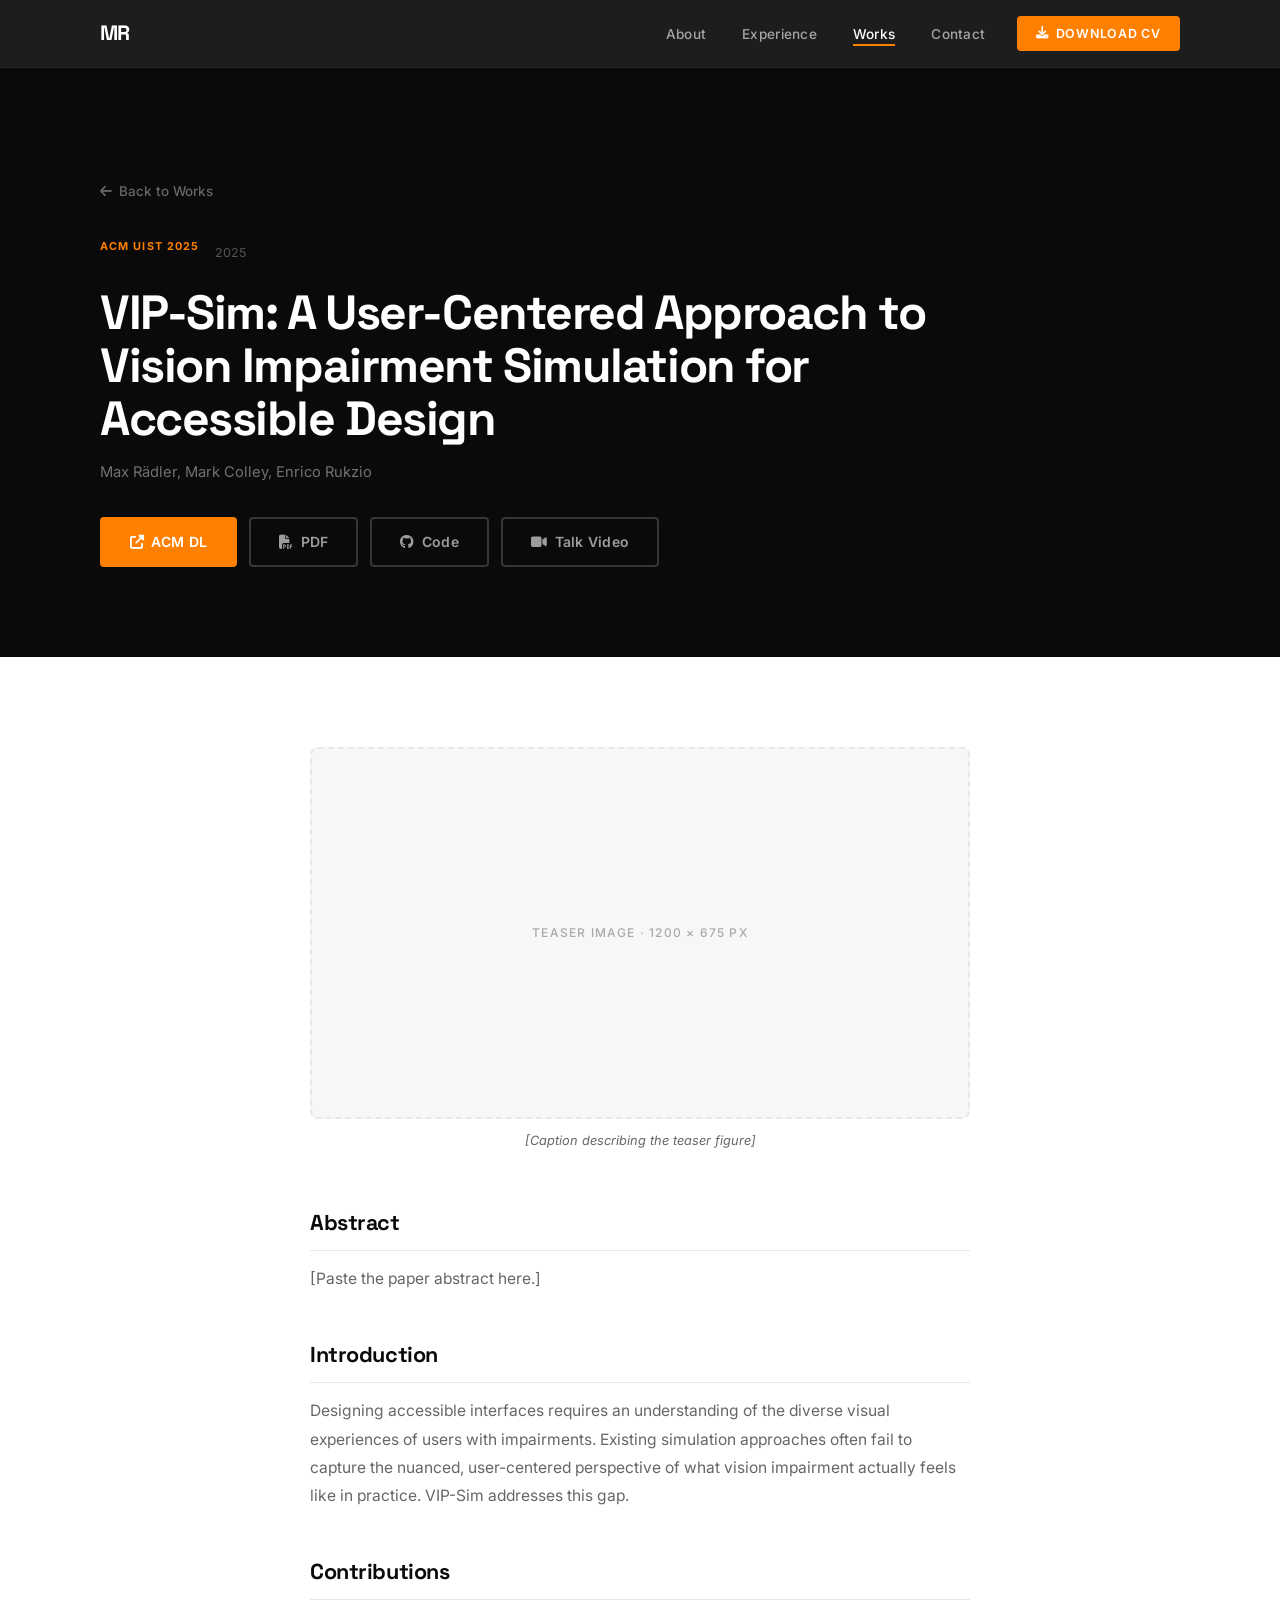
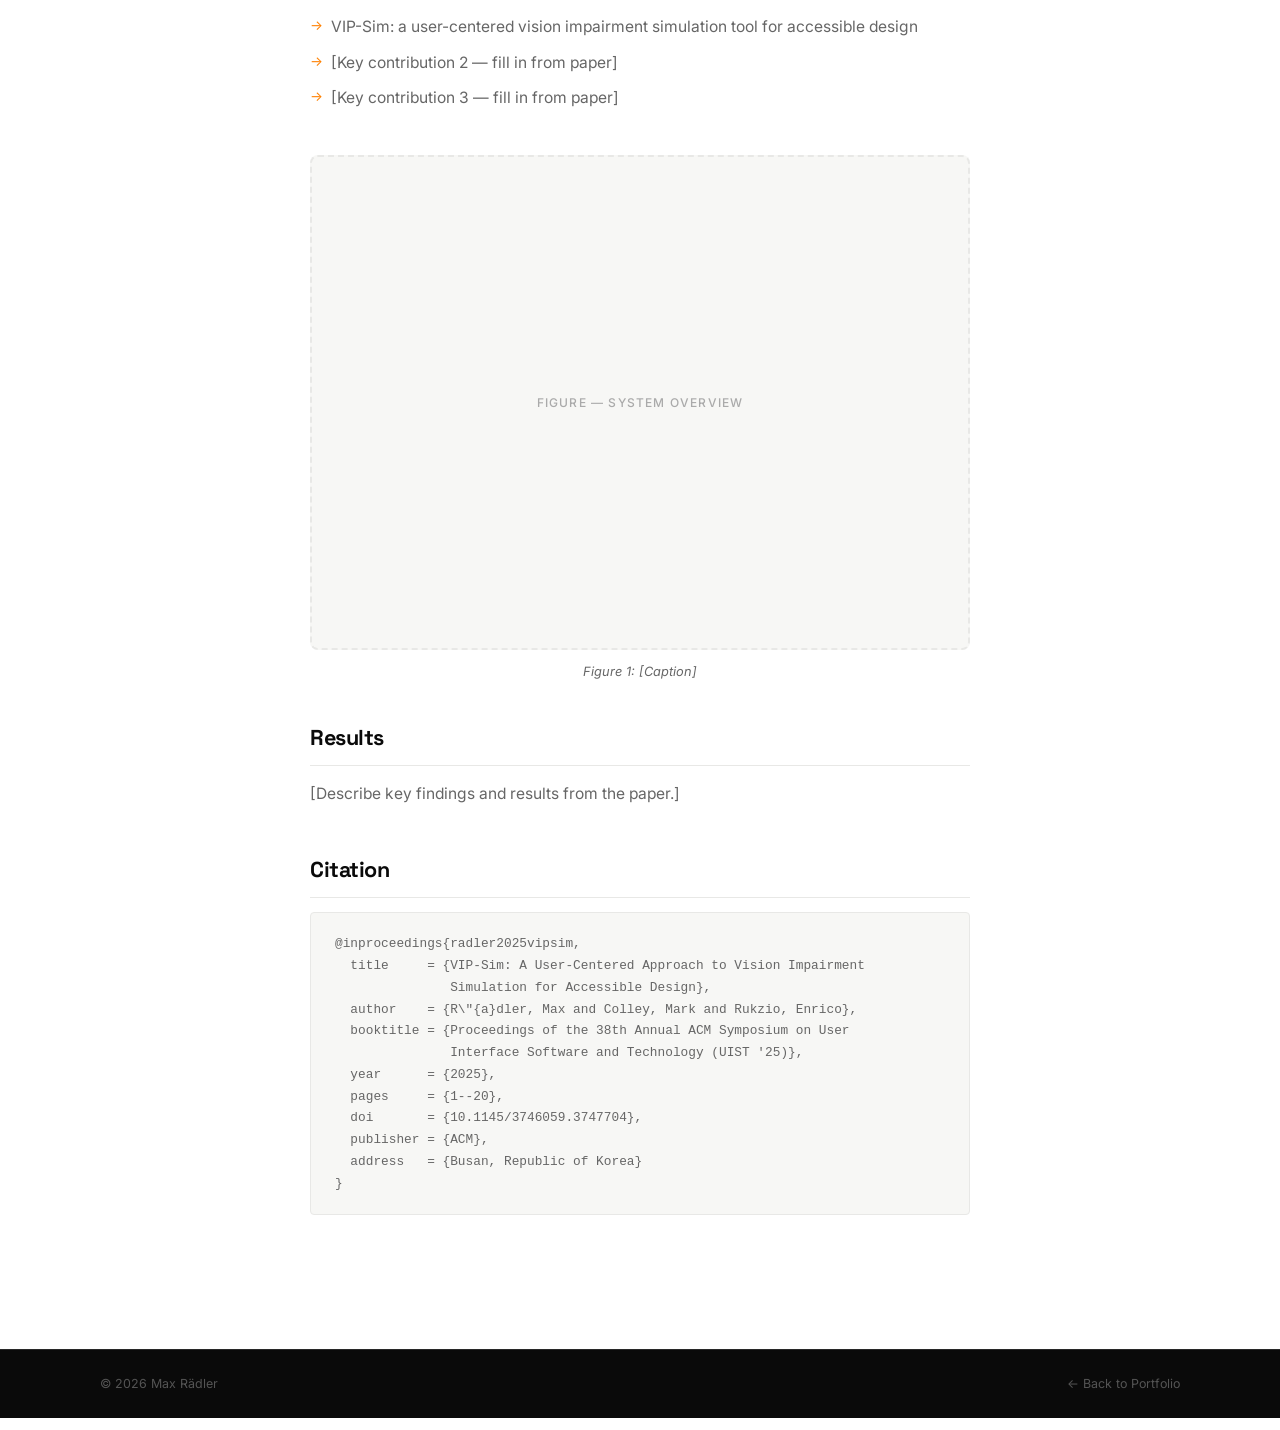
==== works/vip-sim.html @ 5392c41a "Added content" ====
<!DOCTYPE html>
<html lang="en">
<head>
  <meta charset="UTF-8" />
  <meta name="viewport" content="width=device-width, initial-scale=1.0" />
  <meta name="description" content="VIP-Sim: A User-Centered Approach to Vision Impairment Simulation for Accessible Design — Max Rädler, ACM UIST 2025" />
  <title>VIP-Sim — Max Rädler</title>

  <link rel="preconnect" href="https://fonts.googleapis.com" />
  <link rel="preconnect" href="https://fonts.gstatic.com" crossorigin />
  <link href="https://fonts.googleapis.com/css2?family=Inter:wght@300;400;500;600&family=Space+Grotesk:wght@400;500;600;700;800&display=swap" rel="stylesheet" />
  <link rel="stylesheet" href="https://cdnjs.cloudflare.com/ajax/libs/font-awesome/6.5.0/css/all.min.css" />
  <link rel="stylesheet" href="../assets/css/style.css" />
  <link rel="stylesheet" href="../assets/css/work-page.css" />
</head>
<body>

  <header class="nav-header">
    <nav class="nav-inner">
      <a href="../index.html#hero" class="nav-logo">MR</a>
      <ul class="nav-links">
        <li><a href="../index.html#about">About</a></li>
        <li><a href="../index.html#experience">Experience</a></li>
        <li><a href="../index.html#works" class="active">Works</a></li>
        <li><a href="../index.html#contact">Contact</a></li>
      </ul>
      <a href="../cv.pdf" download class="btn-cv">
        <i class="fas fa-download"></i> Download CV
      </a>
      <button class="nav-toggle" aria-label="Toggle navigation" aria-expanded="false">
        <span></span><span></span><span></span>
      </button>
    </nav>
  </header>

  <main class="work-page">

    <div class="work-hero">
      <div class="work-hero-inner">
        <a href="../index.html#works" class="back-link">
          <i class="fas fa-arrow-left"></i> Back to Works
        </a>
        <div class="work-hero-meta">
          <span class="work-tag">ACM UIST 2025</span>
          <span class="work-hero-year">2025</span>
        </div>
        <h1 class="work-page-title">
          VIP-Sim: A User-Centered Approach to Vision Impairment Simulation for Accessible Design
        </h1>
        <p class="work-page-authors">Max Rädler, Mark Colley, Enrico Rukzio</p>
        <div class="work-action-links">
          <a href="https://dl.acm.org/doi/10.1145/3746059.3747704" target="_blank" rel="noopener" class="btn-primary">
            <i class="fas fa-external-link-alt"></i> ACM DL
          </a>
          <a href="#" class="btn-ghost"><i class="fas fa-file-pdf"></i> PDF</a>
          <a href="#" class="btn-ghost"><i class="fab fa-github"></i> Code</a>
          <a href="#" class="btn-ghost"><i class="fas fa-video"></i> Talk Video</a>
        </div>
      </div>
    </div>

    <div class="work-body">
      <div class="work-body-inner">

        <div class="work-teaser">
          <div class="teaser-placeholder">Teaser Image · 1200 × 675 px</div>
          <p class="figure-caption">[Caption describing the teaser figure]</p>
        </div>

        <div class="work-section">
          <h2>Abstract</h2>
          <p>[Paste the paper abstract here.]</p>
        </div>

        <div class="work-section">
          <h2>Introduction</h2>
          <p>
            Designing accessible interfaces requires an understanding of the diverse visual
            experiences of users with impairments. Existing simulation approaches often fail
            to capture the nuanced, user-centered perspective of what vision impairment
            actually feels like in practice. VIP-Sim addresses this gap.
          </p>
        </div>

        <div class="work-section">
          <h2>Contributions</h2>
          <ul>
            <li>VIP-Sim: a user-centered vision impairment simulation tool for accessible design</li>
            <li>[Key contribution 2 — fill in from paper]</li>
            <li>[Key contribution 3 — fill in from paper]</li>
          </ul>
        </div>

        <div class="work-figure">
          <div class="figure-placeholder">Figure — System Overview</div>
          <p class="figure-caption">Figure 1: [Caption]</p>
        </div>

        <div class="work-section">
          <h2>Results</h2>
          <p>[Describe key findings and results from the paper.]</p>
        </div>

        <div class="work-section">
          <h2>Citation</h2>
          <pre class="bibtex"><code>@inproceedings{radler2025vipsim,
  title     = {VIP-Sim: A User-Centered Approach to Vision Impairment
               Simulation for Accessible Design},
  author    = {R\"{a}dler, Max and Colley, Mark and Rukzio, Enrico},
  booktitle = {Proceedings of the 38th Annual ACM Symposium on User
               Interface Software and Technology (UIST '25)},
  year      = {2025},
  pages     = {1--20},
  doi       = {10.1145/3746059.3747704},
  publisher = {ACM},
  address   = {Busan, Republic of Korea}
}</code></pre>
        </div>

      </div>
    </div>

  </main>

  <footer class="site-footer">
    <div class="footer-inner">
      <span>© 2026 Max Rädler</span>
      <a href="../index.html" style="color:rgba(255,255,255,0.3);">← Back to Portfolio</a>
    </div>
  </footer>

  <script src="../assets/js/main.js"></script>
</body>
</html>
---- assets/css/style.css ----
/* ═══════════════════════════════════════════════════════
   PORTFOLIO — MAX RAED
   ═══════════════════════════════════════════════════════ */

/* ── Custom Properties ── */
:root {
  --bg:          #FFFFFF;
  --bg-alt:      #F7F7F5;
  --bg-dark:     #0A0A0A;
  --text:        #0A0A0A;
  --text-muted:  #666666;
  --text-light:  #AAAAAA;
  --accent:      #FF8000;
  --accent-dark: #CC6600;
  --border:      #E8E8E6;
  --border-dark: #282828;

  --font-display: 'Space Grotesk', sans-serif;
  --font-body:    'Inter', sans-serif;

  --nav-h:        68px;
  --section-pad:  clamp(80px, 10vw, 140px);
  --inner-max:    1200px;
  --inner-pad:    clamp(20px, 5vw, 60px);
  --radius:       4px;
  --trans:        0.22s ease;
}

/* ── Reset ── */
*, *::before, *::after { box-sizing: border-box; margin: 0; padding: 0; }
html  { scroll-behavior: smooth; font-size: 16px; }
body  { font-family: var(--font-body); color: var(--text); background: var(--bg); line-height: 1.6; overflow-x: hidden; }
a     { color: inherit; text-decoration: none; }
img   { display: block; max-width: 100%; }
ul    { list-style: none; }
em    { font-style: italic; }
strong { font-weight: 600; }

/* ── Typography Utilities ── */
.accent { color: var(--accent); font-style: normal; }

.section-label {
  font-size: 0.72rem;
  font-weight: 600;
  letter-spacing: 0.18em;
  text-transform: uppercase;
  color: var(--accent);
  margin-bottom: 0.75rem;
}
.section-label--light { color: var(--accent); }

.section-title {
  font-family: var(--font-display);
  font-size: clamp(2rem, 4vw, 3rem);
  font-weight: 700;
  line-height: 1.1;
  letter-spacing: -0.03em;
  margin-bottom: clamp(40px, 6vw, 80px);
}
.section-title--light { color: #fff; }

.section-inner {
  max-width: var(--inner-max);
  margin: 0 auto;
  padding: 0 var(--inner-pad);
}

/* ── Buttons ── */
.btn-primary {
  display: inline-flex; align-items: center; gap: 0.45rem;
  padding: 0.75rem 1.75rem;
  background: var(--accent); color: #fff;
  font-family: var(--font-body); font-weight: 600; font-size: 0.875rem; letter-spacing: 0.02em;
  border: 2px solid var(--accent); border-radius: var(--radius);
  cursor: pointer; transition: background var(--trans), transform var(--trans);
}
.btn-primary:hover { background: var(--accent-dark); border-color: var(--accent-dark); transform: translateY(-1px); }

.btn-ghost {
  display: inline-flex; align-items: center; gap: 0.45rem;
  padding: 0.75rem 1.75rem;
  background: transparent; color: var(--text);
  font-family: var(--font-body); font-weight: 600; font-size: 0.875rem; letter-spacing: 0.02em;
  border: 2px solid var(--text); border-radius: var(--radius);
  cursor: pointer; transition: background var(--trans), color var(--trans), transform var(--trans);
}
.btn-ghost:hover { background: var(--text); color: var(--bg); transform: translateY(-1px); }

.btn-ghost--light { color: rgba(255,255,255,0.75); border-color: rgba(255,255,255,0.3); }
.btn-ghost--light:hover { background: rgba(255,255,255,0.1); color: #fff; border-color: #fff; }

.btn-cv {
  display: inline-flex; align-items: center; gap: 0.4rem;
  padding: 0.5rem 1.2rem;
  background: var(--accent); color: #fff;
  font-weight: 600; font-size: 0.78rem; letter-spacing: 0.06em; text-transform: uppercase;
  border-radius: var(--radius);
  transition: background var(--trans), transform var(--trans);
  white-space: nowrap;
}
.btn-cv:hover { background: var(--accent-dark); transform: translateY(-1px); }

/* ── Nav ── */
.nav-header {
  position: fixed; top: 0; left: 0; right: 0; z-index: 100;
  height: var(--nav-h);
  background: rgba(10,10,10,0.92);
  backdrop-filter: blur(14px);
  -webkit-backdrop-filter: blur(14px);
  border-bottom: 1px solid var(--border-dark);
}

.nav-inner {
  max-width: var(--inner-max); margin: 0 auto;
  padding: 0 var(--inner-pad); height: 100%;
  display: flex; align-items: center; gap: 2rem;
}

.nav-logo {
  font-family: var(--font-display); font-weight: 800; font-size: 1.3rem;
  color: #fff; letter-spacing: -0.04em; margin-right: auto;
  transition: color var(--trans);
}
.nav-logo:hover { color: var(--accent); }

.nav-links { display: flex; align-items: center; gap: 2.25rem; }

.nav-links a {
  color: rgba(255,255,255,0.6);
  font-size: 0.85rem; font-weight: 500; letter-spacing: 0.02em;
  position: relative; transition: color var(--trans);
}
.nav-links a::after {
  content: ''; position: absolute; bottom: -4px; left: 0;
  width: 0; height: 2px; background: var(--accent);
  transition: width var(--trans);
}
.nav-links a:hover, .nav-links a.active { color: #fff; }
.nav-links a:hover::after, .nav-links a.active::after { width: 100%; }

.nav-toggle {
  display: none; flex-direction: column; gap: 5px;
  background: none; border: none; cursor: pointer; padding: 4px;
}
.nav-toggle span {
  display: block; width: 24px; height: 2px;
  background: #fff; border-radius: 2px;
  transition: transform var(--trans), opacity var(--trans);
}
.nav-toggle.open span:nth-child(1) { transform: translateY(7px) rotate(45deg); }
.nav-toggle.open span:nth-child(2) { opacity: 0; }
.nav-toggle.open span:nth-child(3) { transform: translateY(-7px) rotate(-45deg); }

/* ── HERO ── */
.section-hero {
  min-height: 100vh;
  background: var(--bg-dark);
  display: flex; flex-direction: column; justify-content: center;
  padding: var(--nav-h) var(--inner-pad) 80px;
  position: relative; overflow: hidden;
}
.section-hero::before {
  content: ''; position: absolute; inset: 0;
  background-image:
    linear-gradient(rgba(255,255,255,0.025) 1px, transparent 1px),
    linear-gradient(90deg, rgba(255,255,255,0.025) 1px, transparent 1px);
  background-size: 64px 64px;
  pointer-events: none;
}
/* orange glow blob */
.section-hero::after {
  content: ''; position: absolute;
  width: 600px; height: 600px;
  background: radial-gradient(circle, rgba(255,128,0,0.08) 0%, transparent 70%);
  top: -100px; right: -100px;
  pointer-events: none;
}

.hero-inner {
  max-width: var(--inner-max); width: 100%;
  margin: 0 auto; position: relative; z-index: 1;
  display: grid;
  grid-template-columns: 1fr auto;
  gap: clamp(40px, 6vw, 100px);
  align-items: center;
}

.hero-text { display: flex; flex-direction: column; }

/* Hero photo */
.hero-photo-wrap {
  display: flex; align-items: center; justify-content: center;
  flex-shrink: 0;
}

.hero-photo-placeholder,
.hero-photo {
  width: clamp(200px, 22vw, 340px);
  aspect-ratio: 1 / 1;
  border-radius: 50%;
  object-fit: cover;
}

.hero-photo-placeholder {
  background: #1c1c1c;
  border: 2px dashed rgba(255,255,255,0.15);
  display: flex; align-items: center; justify-content: center;
  color: rgba(255,255,255,0.2);
  font-size: 0.75rem; font-weight: 500; letter-spacing: 0.1em; text-transform: uppercase;
}

.hero-photo {
  box-shadow: 0 0 0 4px rgba(255,128,0,0.35), 0 24px 60px rgba(0,0,0,0.5);
}

.hero-eyebrow {
  display: inline-block;
  font-size: 0.72rem; font-weight: 600; letter-spacing: 0.2em; text-transform: uppercase;
  color: var(--accent); margin-bottom: 1.5rem;
}

.hero-title {
  font-family: var(--font-display);
  font-size: clamp(3.5rem, 9vw, 8rem);
  font-weight: 800; line-height: 1; letter-spacing: -0.04em;
  color: #fff; margin-bottom: 1.5rem;
}

.wave {
  display: inline-block;
  animation: wave-anim 2.5s ease-in-out infinite;
  transform-origin: 70% 70%;
  cursor: default;
}
@keyframes wave-anim {
  0%, 100% { transform: rotate(0deg); }
  10%  { transform: rotate(15deg); }
  20%  { transform: rotate(-8deg); }
  30%  { transform: rotate(15deg); }
  40%  { transform: rotate(-4deg); }
  50%  { transform: rotate(10deg); }
  60%  { transform: rotate(0deg); }
}

.hero-sub {
  font-size: clamp(1rem, 2.5vw, 1.25rem);
  color: rgba(255,255,255,0.5);
  line-height: 1.65; max-width: 560px; margin-bottom: 2.5rem;
}

.hero-cta { display: flex; flex-wrap: wrap; gap: 1rem; }
.hero-cta .btn-ghost {
  color: rgba(255,255,255,0.65);
  border-color: rgba(255,255,255,0.2);
}
.hero-cta .btn-ghost:hover {
  background: rgba(255,255,255,0.07);
  color: #fff; border-color: rgba(255,255,255,0.55);
}

.scroll-hint {
  position: absolute; bottom: 2.5rem; left: 50%;
  transform: translateX(-50%);
  display: flex; flex-direction: column; align-items: center; gap: 0.5rem;
  color: rgba(255,255,255,0.25);
  font-size: 0.65rem; letter-spacing: 0.2em; text-transform: uppercase;
  animation: fadeInUp 1s ease 1.2s both;
}
.scroll-line {
  width: 1px; height: 44px;
  background: linear-gradient(to bottom, rgba(255,255,255,0.25), transparent);
  animation: scrollPulse 2s ease-in-out infinite;
}
@keyframes scrollPulse {
  0%, 100% { opacity: 0.3; }
  50%       { opacity: 1; }
}
@keyframes fadeInUp {
  from { opacity: 0; transform: translateX(-50%) translateY(12px); }
  to   { opacity: 1; transform: translateX(-50%) translateY(0); }
}

/* ── SOCIALS STRIP ── */
.socials-strip {
  background: var(--bg-dark);
  border-top: 1px solid var(--border-dark);
  border-bottom: 1px solid #1e1e1e;
}
.strip-inner {
  max-width: var(--inner-max); margin: 0 auto;
  padding: 1.1rem var(--inner-pad);
  display: flex; flex-wrap: wrap; align-items: center; gap: 0.25rem;
}
.social-link {
  display: flex; align-items: center; gap: 0.45rem;
  color: rgba(255,255,255,0.45);
  font-size: 0.8rem; font-weight: 500;
  padding: 0.35rem 0.8rem; border-radius: var(--radius);
  transition: color var(--trans), background var(--trans);
}
.social-link:hover { color: var(--accent); background: rgba(255,128,0,0.08); }
.social-link i { font-size: 0.85rem; }
.strip-sep {
  color: rgba(255,255,255,0.15);
  font-size: 0.7rem; padding: 0 0.1rem;
  user-select: none;
}

/* ── ABOUT ── */
.section-about {
  padding: var(--section-pad) 0;
  background: var(--bg);
  position: relative; overflow: hidden;
}

.about-typo-bg {
  position: absolute; inset: 0;
  display: flex; flex-direction: column; justify-content: space-around;
  pointer-events: none; user-select: none; overflow: hidden;
}
.typo-row {
  white-space: nowrap;
  font-family: var(--font-display); font-weight: 800;
  font-size: clamp(52px, 8vw, 108px);
  letter-spacing: -0.02em; line-height: 1.1;
  will-change: transform;
}
.typo-row--1 {
  color: transparent;
  -webkit-text-stroke: 1.5px rgba(0,0,0,0.055);
  animation: slide-left 40s linear infinite;
}
.typo-row--2 {
  color: transparent;
  -webkit-text-stroke: 1.5px rgba(255,128,0,0.1);
  font-size: clamp(36px, 5.5vw, 76px);
  animation: slide-right 34s linear infinite;
}
.typo-row--3 {
  color: transparent;
  -webkit-text-stroke: 1.5px rgba(0,0,0,0.04);
  animation: slide-left 50s linear infinite;
}
@keyframes slide-left  { from { transform: translateX(0); } to { transform: translateX(-50%); } }
@keyframes slide-right { from { transform: translateX(-50%); } to { transform: translateX(0); } }

.about-content { position: relative; z-index: 1; }

.about-grid {
  display: grid; grid-template-columns: 1fr 260px;
  gap: clamp(40px, 6vw, 80px); align-items: start;
  margin-bottom: clamp(50px, 8vw, 90px);
}

.about-headline {
  font-family: var(--font-display);
  font-size: clamp(1.7rem, 3.5vw, 2.6rem);
  font-weight: 700; line-height: 1.18; letter-spacing: -0.03em;
  margin-bottom: 1.5rem;
}

.about-text p {
  color: var(--text-muted); font-size: 0.97rem; line-height: 1.78;
  max-width: 560px; margin-bottom: 1rem;
}
.about-text p:last-child { margin-bottom: 0; }
.about-text strong { color: var(--text); }

.photo-placeholder {
  aspect-ratio: 3/4;
  background: var(--bg-alt);
  border: 2px dashed var(--border);
  border-radius: 8px;
  display: flex; align-items: center; justify-content: center;
  color: var(--text-light);
  font-size: 0.75rem; font-weight: 500; letter-spacing: 0.1em; text-transform: uppercase;
}
.about-photo {
  width: 100%; border-radius: 8px; object-fit: cover;
}

/* Stats */
.stats-row {
  display: flex; flex-wrap: wrap;
  border-top: 2px solid var(--text);
  margin-bottom: clamp(40px, 6vw, 60px);
}
.stat-item {
  flex: 1; min-width: 130px;
  padding: clamp(20px, 4vw, 32px) clamp(16px, 3vw, 32px) clamp(20px, 4vw, 32px) 0;
  border-right: 1px solid var(--border);
}
.stat-item:last-child { border-right: none; }

.stat-number {
  display: block;
  font-family: var(--font-display);
  font-size: clamp(3rem, 7vw, 5.5rem);
  font-weight: 800; letter-spacing: -0.05em; line-height: 1;
  color: var(--text); margin-bottom: 0.3rem;
}
.stat-suffix { color: var(--accent); }
.stat-label {
  font-size: 0.75rem; font-weight: 500;
  letter-spacing: 0.12em; text-transform: uppercase; color: var(--text-muted);
}

/* Languages */
.languages-row {
  display: flex; align-items: center; flex-wrap: wrap; gap: 0.75rem 1rem;
}
.lang-label {
  font-size: 0.72rem; font-weight: 600;
  letter-spacing: 0.15em; text-transform: uppercase; color: var(--text-light);
}
.lang-badges { display: flex; flex-wrap: wrap; gap: 0.5rem; }

.badge {
  display: inline-flex; align-items: center;
  padding: 0.35rem 0.9rem; border-radius: 999px;
  font-size: 0.78rem; font-weight: 500; letter-spacing: 0.02em;
}
.badge--solid   { background: var(--text); color: var(--bg); }
.badge--outline { background: transparent; color: var(--text); border: 1.5px solid var(--text); }
.badge--ghost   { background: transparent; color: var(--text-light); border: 1.5px dashed var(--border); }
.badge--accent  {
  background: var(--accent); color: #fff;
  font-size: 0.68rem; padding: 0.2rem 0.6rem;
  border-radius: var(--radius); letter-spacing: 0.05em; text-transform: uppercase;
}

/* ── EXPERIENCE ── */
.section-experience {
  padding: var(--section-pad) 0;
  background: var(--bg-alt);
}

.exp-list { display: flex; flex-direction: column; }

.exp-item {
  display: grid;
  grid-template-columns: 150px 220px 1fr;
  gap: 1.5rem 2rem;
  align-items: start;
  padding: 2rem 0;
  border-top: 1px solid var(--border);
  transition: background var(--trans);
}
.exp-item:last-child { border-bottom: 1px solid var(--border); }

.exp-year {
  font-family: var(--font-display);
  font-size: 0.84rem; font-weight: 700;
  color: var(--accent); letter-spacing: 0.02em; padding-top: 0.1rem;
}

.exp-place { display: flex; flex-direction: column; gap: 0.2rem; }
.exp-place strong { font-size: 0.95rem; font-weight: 600; color: var(--text); }
.exp-place span   { font-size: 0.8rem; color: var(--text-muted); }

.exp-desc { display: flex; flex-direction: column; gap: 0.45rem; }
.exp-role {
  font-weight: 600; font-size: 0.95rem; color: var(--text);
  display: flex; align-items: center; justify-content: space-between; gap: 1rem;
}
.exp-desc p { font-size: 0.875rem; color: var(--text-muted); line-height: 1.65; }

/* ── EDUCATION & SKILLS ── */
.section-edu-skills {
  padding: var(--section-pad) 0;
  background: var(--bg);
}

.tabs {
  display: flex; border-bottom: 2px solid var(--border);
  margin-bottom: 3rem;
}
.tab-btn {
  padding: 0.75rem 1.5rem;
  background: none; border: none; border-bottom: 2px solid transparent; margin-bottom: -2px;
  font-family: var(--font-body); font-size: 0.9rem; font-weight: 600;
  color: var(--text-muted); cursor: pointer;
  transition: color var(--trans), border-color var(--trans);
}
.tab-btn:hover { color: var(--text); }
.tab-btn.active { color: var(--text); border-bottom-color: var(--text); }

.tab-panel { display: none; }
.tab-panel.active { display: block; }

/* Education */
.edu-list { display: flex; flex-direction: column; }
.edu-item {
  padding: 2rem 0; border-top: 1px solid var(--border);
  display: grid;
  grid-template-columns: 1fr auto;
  grid-template-areas:
    "degree year"
    "inst   year"
    "desc   desc";
  gap: 0.3rem 2rem; align-items: start;
}
.edu-item:last-child { border-bottom: 1px solid var(--border); }

.edu-degree { grid-area: degree; display: flex; align-items: center; gap: 0.75rem; }
.edu-title {
  font-family: var(--font-display); font-size: 1.05rem; font-weight: 700; color: var(--text);
}
.edu-inst { grid-area: inst; font-size: 0.875rem; color: var(--text-muted); }
.edu-year {
  grid-area: year;
  font-size: 0.78rem; font-weight: 600; color: var(--accent);
  white-space: nowrap; text-align: right; letter-spacing: 0.03em;
  padding-top: 0.15rem;
}
.edu-desc { grid-area: desc; font-size: 0.85rem; color: var(--text-muted); margin-top: 0.5rem; line-height: 1.6; }

/* Skills */
.skills-grid {
  display: grid; grid-template-columns: repeat(auto-fill, minmax(210px, 1fr)); gap: 2.5rem;
}
.skill-group-title {
  font-family: var(--font-display);
  font-size: 0.72rem; font-weight: 700;
  letter-spacing: 0.14em; text-transform: uppercase;
  color: var(--text-muted); margin-bottom: 0.9rem;
}
.skill-tags { display: flex; flex-wrap: wrap; gap: 0.45rem; }
.skill-tag {
  padding: 0.32rem 0.78rem;
  background: var(--bg-alt); border: 1px solid var(--border); border-radius: var(--radius);
  font-size: 0.8rem; font-weight: 500; color: var(--text);
  transition: background var(--trans), border-color var(--trans), color var(--trans);
  cursor: default;
}
.skill-tag:hover { background: var(--accent); border-color: var(--accent); color: #fff; }

/* ── COMMUNITY WORK ── */
.outstanding-wrap {
  display: grid;
  grid-template-columns: repeat(auto-fill, minmax(280px, 1fr));
  gap: 0.75rem;
  margin-bottom: 1.5rem;
}
.outstanding-card {
  display: flex; align-items: flex-start; gap: 1rem;
  padding: 1rem 1.25rem;
  background: var(--bg-alt); border: 1px solid var(--border);
  border-left: 3px solid var(--accent); border-radius: var(--radius);
}
.outstanding-star {
  font-size: 1.1rem; color: var(--accent); flex-shrink: 0; margin-top: 0.1rem;
}
.outstanding-label {
  display: block; font-weight: 700; font-size: 0.9rem; color: var(--text); margin-bottom: 0.2rem;
}
.outstanding-card p { font-size: 0.85rem; color: var(--text-muted); line-height: 1.5; }

.community-group { margin-bottom: 2rem; }
.community-group-title {
  font-family: var(--font-display); font-size: 0.72rem; font-weight: 700;
  letter-spacing: 0.14em; text-transform: uppercase;
  color: var(--text-muted); margin-bottom: 0.9rem;
}
.community-tags { display: flex; flex-wrap: wrap; gap: 0.45rem; }
.community-tag {
  padding: 0.35rem 0.9rem;
  border: 1.5px solid var(--border); border-radius: 999px;
  font-size: 0.8rem; font-weight: 500; color: var(--text);
  transition: border-color var(--trans), color var(--trans);
}
.community-tag:hover { border-color: var(--accent); color: var(--accent); }
.community-tag b {
  display: inline-block; margin-left: 0.35rem;
  font-size: 0.7rem; font-weight: 700; color: var(--accent);
}
.community-count {
  font-family: var(--font-body); font-size: 0.78rem; font-weight: 500;
  color: var(--accent); text-transform: none; letter-spacing: 0;
}
.service-award {
  display: inline-block; margin-top: 0.25rem;
  font-size: 0.78rem; font-weight: 600; color: var(--accent);
}

.service-list { display: flex; flex-direction: column; }
.service-item {
  display: grid; grid-template-columns: 70px 1fr; gap: 1.25rem; align-items: start;
  padding: 0.9rem 0; border-top: 1px solid var(--border);
}
.service-item:last-child { border-bottom: 1px solid var(--border); }
.service-year {
  font-size: 0.8rem; font-weight: 700; color: var(--accent); letter-spacing: 0.02em; padding-top: 0.1rem;
}
.service-detail { display: flex; flex-direction: column; gap: 0.15rem; }
.service-detail strong { font-size: 0.9rem; color: var(--text); }
.service-detail span  { font-size: 0.8rem; color: var(--text-muted); }

/* ── TEACHING ── */
.teaching-grid {
  display: grid; grid-template-columns: repeat(auto-fill, minmax(260px, 1fr)); gap: 2.5rem 3rem;
}
.teaching-group-title {
  font-family: var(--font-display); font-size: 0.72rem; font-weight: 700;
  letter-spacing: 0.14em; text-transform: uppercase;
  color: var(--text-muted); margin-bottom: 0.9rem;
}
.teaching-list { display: flex; flex-direction: column; }
.teaching-item {
  display: grid; grid-template-columns: 54px 1fr; gap: 0.75rem; align-items: start;
  padding: 0.75rem 0; border-top: 1px solid var(--border);
}
.teaching-item:last-child { border-bottom: 1px solid var(--border); }
.teaching-year { font-size: 0.78rem; font-weight: 700; color: var(--accent); padding-top: 0.1rem; }
.teaching-detail { display: flex; flex-direction: column; gap: 0.15rem; }
.teaching-detail strong { font-size: 0.875rem; color: var(--text); font-weight: 600; }
.teaching-detail span  { font-size: 0.78rem; color: var(--text-muted); }

/* ── TEACHING extras ── */
.teaching-stats {
  display: flex; flex-wrap: wrap; gap: 0;
  border-top: 2px solid var(--text);
  margin-bottom: 2.5rem;
}
.teaching-stat-item {
  flex: 1; min-width: 100px;
  padding: clamp(16px, 3vw, 28px) clamp(12px, 2.5vw, 28px) clamp(16px, 3vw, 28px) 0;
  border-right: 1px solid var(--border);
}
.teaching-stat-item:last-child { border-right: none; }
.teaching-stat-num {
  display: block;
  font-family: var(--font-display); font-size: clamp(2.2rem, 5vw, 3.8rem);
  font-weight: 800; letter-spacing: -0.04em; line-height: 1;
  color: var(--text); margin-bottom: 0.25rem;
}
.teaching-stat-label {
  display: block; font-size: 0.75rem; font-weight: 500;
  letter-spacing: 0.1em; text-transform: uppercase; color: var(--text-muted);
}

.supervision-table {
  display: flex; flex-direction: column;
  border: 1px solid var(--border); border-radius: var(--radius);
  overflow: hidden; margin-bottom: 0.5rem;
}
.supervision-head,
.supervision-row {
  display: grid; grid-template-columns: 90px repeat(3, 1fr);
  gap: 0; align-items: center;
}
.supervision-head {
  background: var(--text); color: var(--bg);
  font-size: 0.72rem; font-weight: 700;
  letter-spacing: 0.1em; text-transform: uppercase;
}
.supervision-head span,
.supervision-row span { padding: 0.7rem 1rem; }
.supervision-row { border-top: 1px solid var(--border); font-size: 0.875rem; }
.supervision-row:nth-child(even) { background: var(--bg-alt); }
.supervision-year { font-weight: 700; color: var(--accent); }

.teaching-courses {
  display: grid; grid-template-columns: 1fr 1fr; gap: 2rem 3rem;
}
@media (max-width: 640px) {
  .teaching-courses { grid-template-columns: 1fr; }
  .supervision-head,
  .supervision-row { grid-template-columns: 70px repeat(3, 1fr); }
}

/* ── LIFE PHOTOS ── */
.life-intro {
  font-size: 1rem; color: var(--text-muted); line-height: 1.65;
  margin-bottom: 2rem; max-width: 560px;
}
.life-grid {
  display: grid; grid-template-columns: repeat(3, 1fr); gap: 1rem;
}
.life-photo-card { display: flex; flex-direction: column; gap: 0.5rem; }
.life-photo-placeholder,
.life-photo-card img {
  width: 100%; aspect-ratio: 2/3;
  border-radius: 6px; object-fit: cover;
  background: var(--bg-alt); border: 2px dashed var(--border);
  display: flex; align-items: center; justify-content: center;
}
.life-caption {
  font-size: 0.75rem; color: var(--text-muted); font-style: italic; line-height: 1.4;
}

@media (max-width: 680px) {
  .life-grid { grid-template-columns: repeat(2, 1fr); }
}
@media (max-width: 420px) {
  .life-grid { grid-template-columns: 1fr; }
}

/* ── WORKS ── */
.section-works {
  padding: var(--section-pad) 0;
  background: var(--bg-dark);
}

.works-grid {
  display: grid; grid-template-columns: repeat(auto-fill, minmax(320px, 1fr));
  gap: 1.5rem; margin-bottom: 3rem;
}

.work-card {
  background: #111111; border: 1px solid var(--border-dark); border-radius: 8px;
  overflow: hidden; display: flex; flex-direction: column;
  transition: transform var(--trans), border-color var(--trans);
}
.work-card:hover { transform: translateY(-4px); border-color: var(--accent); }

.work-img-wrap { display: block; width: 100%; }
.work-img-placeholder {
  width: 100%; aspect-ratio: 16/9;
  background: #1c1c1c;
  display: flex; align-items: center; justify-content: center;
  color: rgba(255,255,255,0.18);
  font-size: 0.72rem; font-weight: 500; letter-spacing: 0.12em; text-transform: uppercase;
  border-bottom: 1px solid var(--border-dark);
  transition: background var(--trans);
}
.work-card:hover .work-img-placeholder { background: #222; }

.work-card-body {
  padding: 1.5rem; display: flex; flex-direction: column; flex: 1;
}
.work-tag {
  display: inline-block;
  font-size: 0.68rem; font-weight: 700; letter-spacing: 0.1em; text-transform: uppercase;
  color: var(--accent); margin-bottom: 0.7rem;
}
.work-title {
  font-family: var(--font-display); font-size: 1rem; font-weight: 700;
  line-height: 1.3; margin-bottom: 0.35rem;
}
.work-title a { color: #fff; transition: color var(--trans); }
.work-title a:hover { color: var(--accent); }
.work-subtitle { font-size: 0.78rem; font-weight: 400; color: rgba(255,255,255,0.35); margin-bottom: 1rem; }
.work-excerpt { font-size: 0.84rem; color: rgba(255,255,255,0.48); line-height: 1.65; flex: 1; margin-bottom: 1.25rem; }
.work-read-more {
  font-size: 0.82rem; font-weight: 600; color: var(--accent); letter-spacing: 0.02em;
  display: inline-flex; align-items: center; gap: 0.3rem;
  transition: color var(--trans), gap var(--trans);
}
.work-read-more:hover { color: #ffaa44; gap: 0.5rem; }

.works-footer { display: flex; justify-content: flex-end; }

/* ── CONTACT ── */
.section-contact {
  padding: var(--section-pad) 0;
  background: var(--bg);
}

.contact-title {
  font-family: var(--font-display);
  font-size: clamp(2.5rem, 6vw, 5rem);
  font-weight: 800; letter-spacing: -0.04em; line-height: 1;
  margin-bottom: 1.25rem;
}

.contact-intro {
  color: var(--text-muted); font-size: 1rem; max-width: 480px;
  margin-bottom: 3rem; line-height: 1.72;
}

.contact-form {
  max-width: 660px;
  display: flex; flex-direction: column; gap: 1.25rem;
  margin-bottom: 2.5rem;
}

.form-row     { display: flex; gap: 1.25rem; }
.form-row--2  > * { flex: 1; }

.form-group   { display: flex; flex-direction: column; gap: 0.4rem; }
.form-group label {
  font-size: 0.75rem; font-weight: 600;
  letter-spacing: 0.08em; text-transform: uppercase; color: var(--text-muted);
}
.form-group input,
.form-group textarea {
  padding: 0.875rem 1rem;
  background: var(--bg); border: 1.5px solid var(--border); border-radius: var(--radius);
  font-family: var(--font-body); font-size: 0.9rem; color: var(--text);
  transition: border-color var(--trans); outline: none; resize: vertical;
}
.form-group input:focus,
.form-group textarea:focus { border-color: var(--text); }
.form-group input::placeholder,
.form-group textarea::placeholder { color: var(--text-light); }

.btn-submit { align-self: flex-start; padding: 0.9rem 2.5rem; }

.form-success {
  padding: 1rem 1.25rem;
  background: #f0faf0; border: 1px solid #90d090; border-radius: var(--radius);
  color: #2a6a2a; font-size: 0.875rem; font-weight: 500;
}

.contact-socials { display: flex; gap: 0.6rem; }
.contact-social-link {
  width: 44px; height: 44px;
  display: flex; align-items: center; justify-content: center;
  border: 1.5px solid var(--border); border-radius: var(--radius);
  color: var(--text-muted); font-size: 1rem;
  transition: color var(--trans), border-color var(--trans), background var(--trans);
}
.contact-social-link:hover {
  color: var(--accent); border-color: var(--accent);
  background: rgba(255,128,0,0.04);
}

/* ── FOOTER ── */
.site-footer {
  background: var(--bg-dark);
  border-top: 1px solid var(--border-dark);
  padding: 1.5rem 0;
}
.footer-inner {
  max-width: var(--inner-max); margin: 0 auto;
  padding: 0 var(--inner-pad);
  display: flex; justify-content: space-between; align-items: center; gap: 1rem;
  color: rgba(255,255,255,0.3); font-size: 0.78rem;
}

/* ── RESPONSIVE ── */
@media (max-width: 960px) {
  .hero-inner {
    grid-template-columns: 1fr;
    grid-template-rows: auto auto;
  }
  .hero-photo-wrap { order: -1; }
  .hero-photo-placeholder, .hero-photo { width: clamp(120px, 30vw, 180px); }

  .about-grid { grid-template-columns: 1fr; }
  .about-aside { display: none; }
  .exp-item { grid-template-columns: 130px 1fr; }
}

@media (max-width: 768px) {
  .nav-links {
    display: none; flex-direction: column; gap: 0;
    position: fixed; top: var(--nav-h); left: 0; right: 0;
    background: rgba(10,10,10,0.98); padding: 1rem 0;
    border-bottom: 1px solid var(--border-dark);
  }
  .nav-links.open { display: flex; }
  .nav-links a { padding: 0.8rem var(--inner-pad); font-size: 1rem; }
  .nav-links a::after { display: none; }
  .nav-toggle { display: flex; }
  .btn-cv { display: none; }

  .exp-item { grid-template-columns: 1fr; gap: 0.6rem; }
  .works-grid { grid-template-columns: 1fr; }
  .form-row--2 { flex-direction: column; }
  .edu-item {
    grid-template-columns: 1fr;
    grid-template-areas: "degree" "year" "inst" "desc";
  }
  .edu-year { text-align: left; }
}

@media (max-width: 480px) {
  .stats-row { flex-direction: column; }
  .stat-item { border-right: none; border-bottom: 1px solid var(--border); padding: 1.25rem 0; }
  .strip-sep { display: none; }
  .social-link { padding: 0.35rem 0.55rem; }
}
---- assets/css/work-page.css ----
/* ══════════════════════════════
   WORK / PAPER SUBPAGE STYLES
   ══════════════════════════════ */

.work-page { padding-top: var(--nav-h); }

/* ── Hero ── */
.work-hero {
  background: var(--bg-dark);
  padding: clamp(60px, 10vw, 110px) 0 clamp(50px, 8vw, 90px);
}
.work-hero-inner {
  max-width: var(--inner-max); margin: 0 auto; padding: 0 var(--inner-pad);
}

.back-link {
  display: inline-flex; align-items: center; gap: 0.45rem;
  color: rgba(255,255,255,0.38); font-size: 0.84rem; font-weight: 500;
  margin-bottom: 2.25rem; transition: color var(--trans);
}
.back-link:hover { color: var(--accent); }

.work-hero-meta {
  display: flex; align-items: center; gap: 1rem; margin-bottom: 1.25rem;
}
.work-hero-year { font-size: 0.78rem; color: rgba(255,255,255,0.3); }

.work-page-title {
  font-family: var(--font-display);
  font-size: clamp(1.75rem, 4vw, 3rem);
  font-weight: 800; line-height: 1.1; letter-spacing: -0.03em;
  color: #fff; max-width: 880px; margin-bottom: 1rem;
}

.work-page-authors {
  font-size: 0.92rem; color: rgba(255,255,255,0.42); margin-bottom: 2rem;
}

.work-action-links {
  display: flex; flex-wrap: wrap; gap: 0.75rem;
}
.work-action-links .btn-ghost {
  color: rgba(255,255,255,0.6); border-color: rgba(255,255,255,0.18);
}
.work-action-links .btn-ghost:hover {
  background: rgba(255,255,255,0.07); color: #fff; border-color: rgba(255,255,255,0.5);
}

/* ── Body ── */
.work-body {
  padding: clamp(50px, 8vw, 90px) 0;
  background: var(--bg);
}
.work-body-inner {
  max-width: 780px; margin: 0 auto; padding: 0 var(--inner-pad);
}

/* ── Teaser ── */
.work-teaser { margin-bottom: 3.5rem; }
.teaser-placeholder {
  width: 100%; aspect-ratio: 16/9;
  background: var(--bg-alt); border: 2px dashed var(--border); border-radius: 8px;
  display: flex; align-items: center; justify-content: center;
  color: var(--text-light);
  font-size: 0.75rem; font-weight: 500; letter-spacing: 0.1em; text-transform: uppercase;
}
.figure-caption {
  font-size: 0.8rem; color: var(--text-muted); margin-top: 0.75rem;
  text-align: center; font-style: italic; line-height: 1.5;
}

/* ── Sections ── */
.work-section { margin-bottom: 2.75rem; }
.work-section h2 {
  font-family: var(--font-display); font-size: 1.35rem; font-weight: 700;
  letter-spacing: -0.02em; margin-bottom: 0.9rem; color: var(--text);
  padding-bottom: 0.6rem; border-bottom: 1px solid var(--border);
}
.work-section p {
  font-size: 0.975rem; line-height: 1.82; color: var(--text-muted); margin-bottom: 0.9rem;
}
.work-section p:last-child { margin-bottom: 0; }

.work-section ul {
  list-style: none; display: flex; flex-direction: column; gap: 0.6rem;
}
.work-section li {
  font-size: 0.975rem; color: var(--text-muted);
  padding-left: 1.3rem; position: relative; line-height: 1.65;
}
.work-section li::before {
  content: '→'; position: absolute; left: 0;
  color: var(--accent); font-size: 0.85rem;
}

/* ── Figure ── */
.work-figure {
  margin: 2.5rem 0;
}
.figure-placeholder {
  width: 100%; aspect-ratio: 4/3;
  background: var(--bg-alt); border: 2px dashed var(--border); border-radius: 8px;
  display: flex; align-items: center; justify-content: center;
  color: var(--text-light);
  font-size: 0.75rem; font-weight: 500; letter-spacing: 0.1em; text-transform: uppercase;
}

/* ── BibTeX ── */
.bibtex {
  background: var(--bg-alt); border: 1px solid var(--border); border-radius: var(--radius);
  padding: 1.25rem 1.5rem; overflow-x: auto;
  font-size: 0.8rem; line-height: 1.7;
  font-family: 'Courier New', monospace; color: var(--text-muted);
}

/* ── Responsive ── */
@media (max-width: 640px) {
  .work-action-links .btn-ghost,
  .work-action-links .btn-primary { padding: 0.6rem 1.1rem; font-size: 0.82rem; }
}
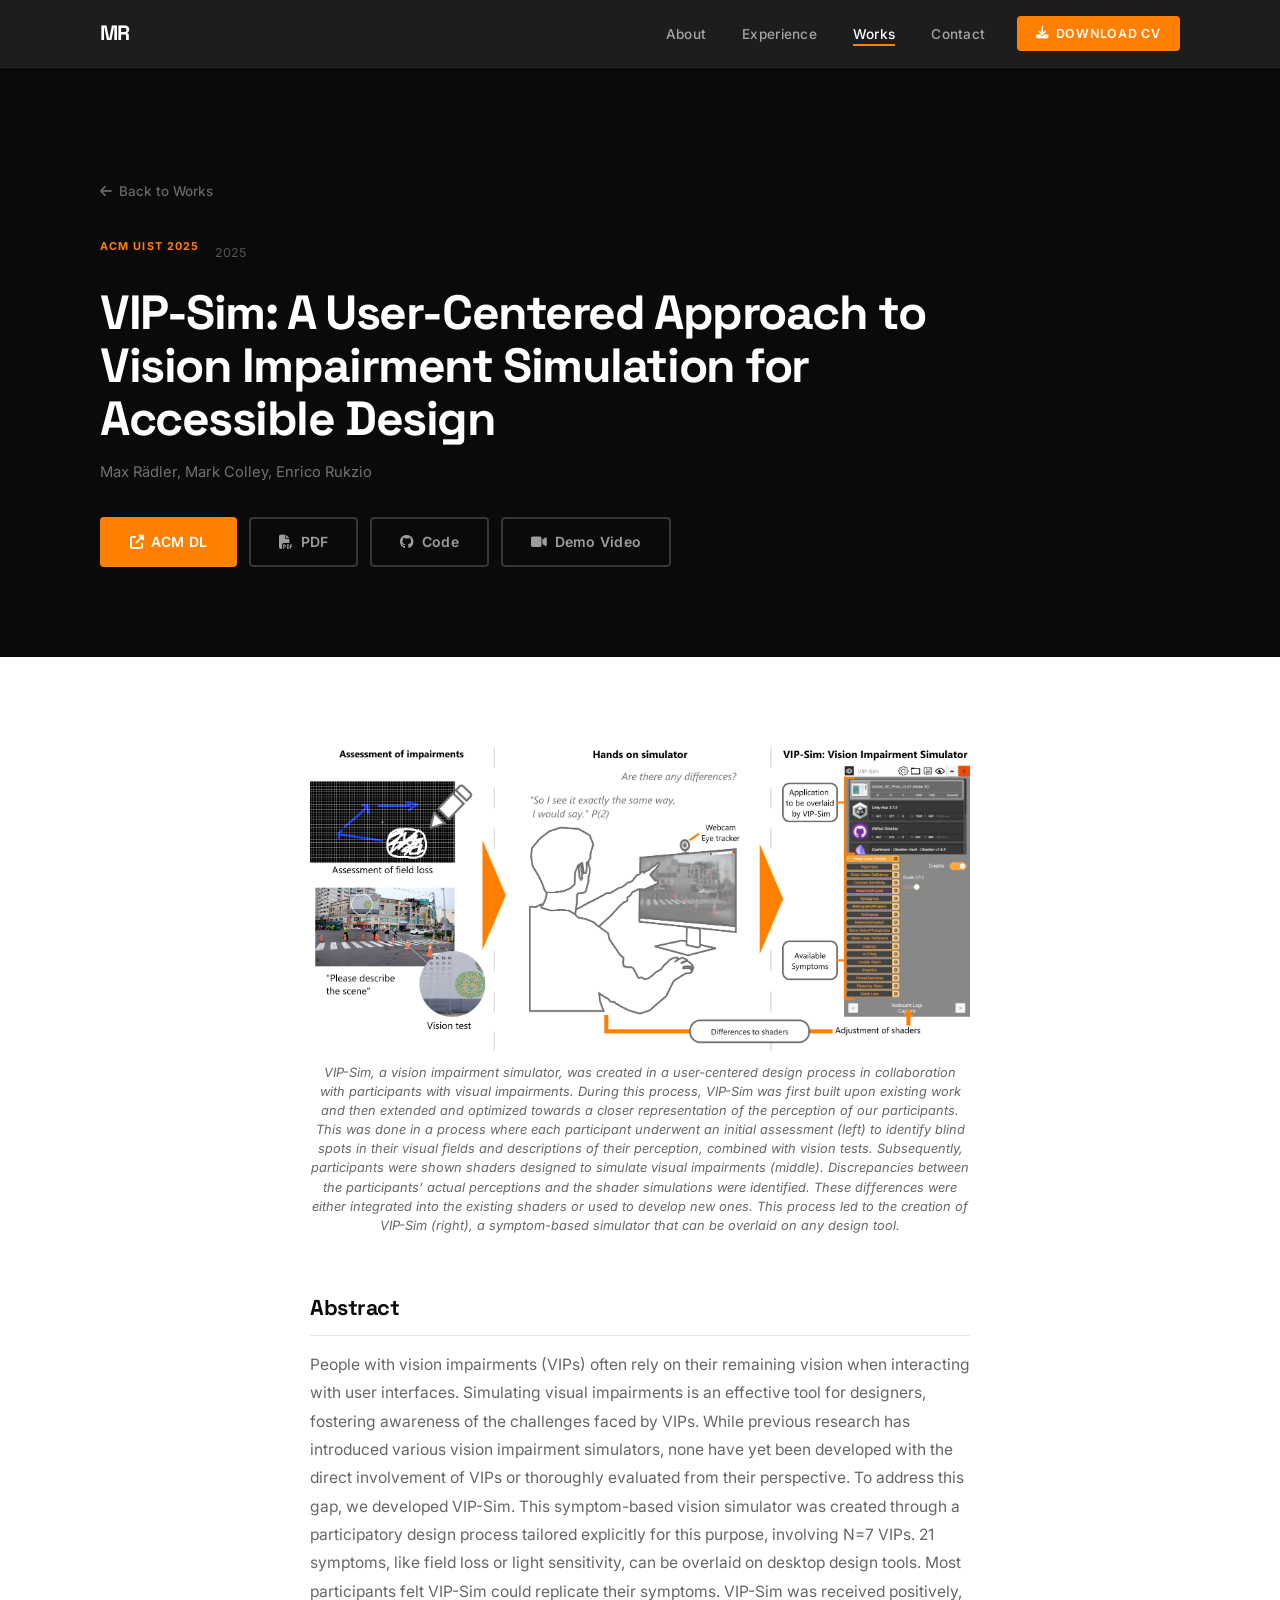
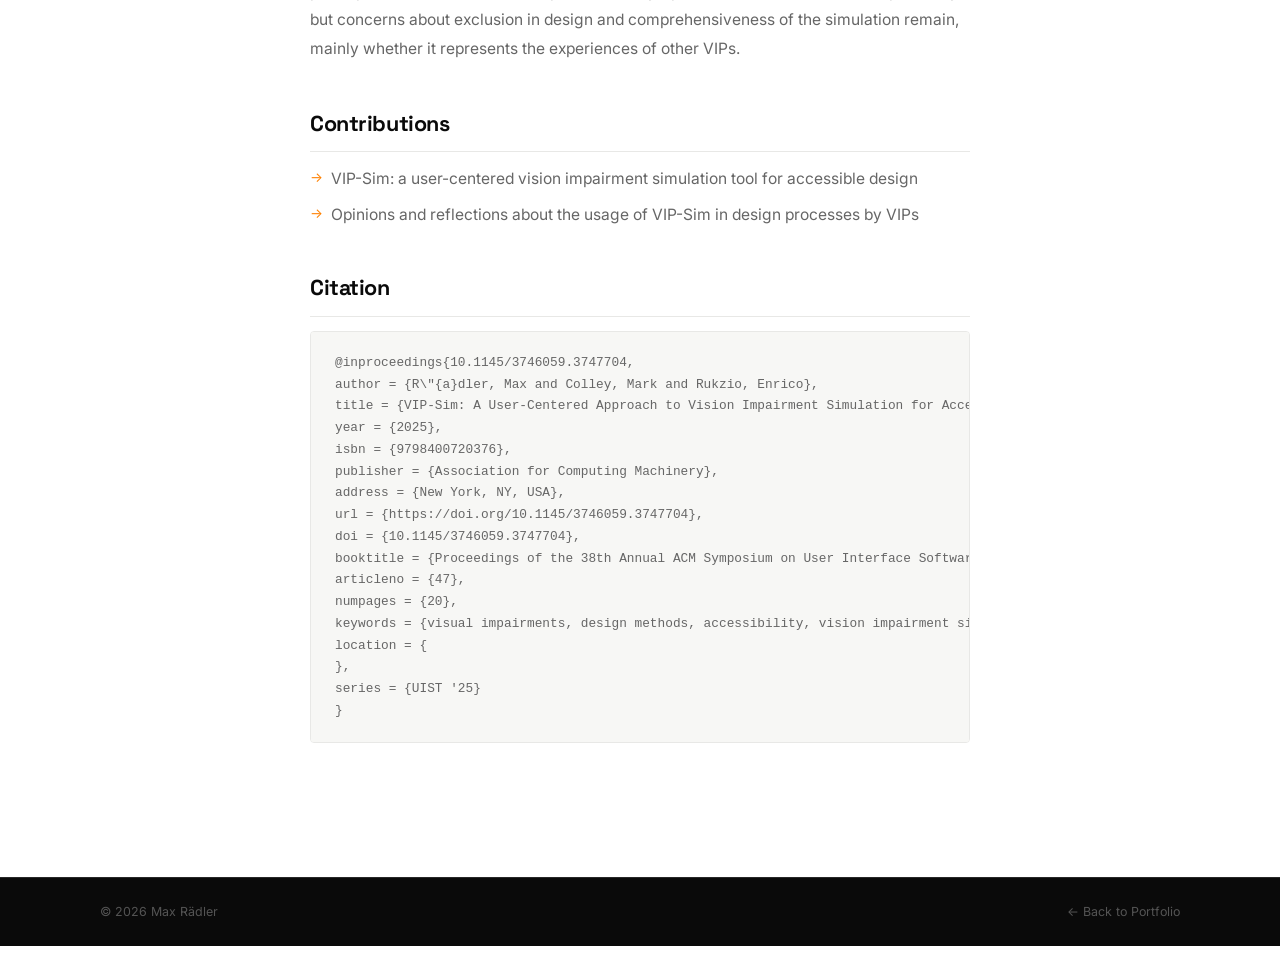
==== commit b21773a7: "Updating content" ====
--- a/works/vip-sim.html
+++ b/works/vip-sim.html
@@ -53,8 +53,8 @@
             <i class="fas fa-external-link-alt"></i> ACM DL
           </a>
           <a href="#" class="btn-ghost"><i class="fas fa-file-pdf"></i> PDF</a>
-          <a href="#" class="btn-ghost"><i class="fab fa-github"></i> Code</a>
-          <a href="#" class="btn-ghost"><i class="fas fa-video"></i> Talk Video</a>
+          <a href="https://github.com/Max-Raed/VIP-Sim" class="btn-ghost"><i class="fab fa-github"></i> Code</a>
+          <a href="https://www.youtube.com/watch?v=R1tBAUT4ba8" class="btn-ghost"><i class="fas fa-video"></i> Demo Video</a>
         </div>
       </div>
     </div>
@@ -63,57 +63,41 @@
       <div class="work-body-inner">
 
         <div class="work-teaser">
-          <div class="teaser-placeholder">Teaser Image · 1200 × 675 px</div>
-          <p class="figure-caption">[Caption describing the teaser figure]</p>
+          <img src="../assets/images/teaserfig.png" alt="VIP-Sim teaser figure" class="teaser-img" />
+          <p class="figure-caption">VIP-Sim, a vision impairment simulator, was created in a user-centered design process in collaboration with participants with visual impairments. During this process, VIP-Sim was first built upon existing work and then extended and optimized towards a closer representation of the perception of our participants. This was done in a process where each participant underwent an initial assessment (left) to identify blind spots in their visual fields and descriptions of their perception, combined with vision tests. Subsequently, participants were shown shaders designed to simulate visual impairments (middle). Discrepancies between the participants’ actual perceptions and the shader simulations were identified. These differences were either integrated into the existing shaders or used to develop new ones. This process led to the creation of VIP-Sim (right), a symptom-based simulator that can be overlaid on any design tool.</p>
         </div>
 
         <div class="work-section">
           <h2>Abstract</h2>
-          <p>[Paste the paper abstract here.]</p>
-        </div>
-
-        <div class="work-section">
-          <h2>Introduction</h2>
-          <p>
-            Designing accessible interfaces requires an understanding of the diverse visual
-            experiences of users with impairments. Existing simulation approaches often fail
-            to capture the nuanced, user-centered perspective of what vision impairment
-            actually feels like in practice. VIP-Sim addresses this gap.
-          </p>
+          <p>People with vision impairments (VIPs) often rely on their remaining vision when interacting with user interfaces. Simulating visual impairments is an effective tool for designers, fostering awareness of the challenges faced by VIPs. While previous research has introduced various vision impairment simulators, none have yet been developed with the direct involvement of VIPs or thoroughly evaluated from their perspective. To address this gap, we developed VIP-Sim. This symptom-based vision simulator was created through a participatory design process tailored explicitly for this purpose, involving N=7 VIPs. 21 symptoms, like field loss or light sensitivity, can be overlaid on desktop design tools. Most participants felt VIP-Sim could replicate their symptoms. VIP-Sim was received positively, but concerns about exclusion in design and comprehensiveness of the simulation remain, mainly whether it represents the experiences of other VIPs.</p>
         </div>
 
         <div class="work-section">
           <h2>Contributions</h2>
           <ul>
             <li>VIP-Sim: a user-centered vision impairment simulation tool for accessible design</li>
-            <li>[Key contribution 2 — fill in from paper]</li>
-            <li>[Key contribution 3 — fill in from paper]</li>
+            <li>Opinions and reflections about the usage of VIP-Sim in design processes by VIPs</li>
           </ul>
-        </div>
-
-        <div class="work-figure">
-          <div class="figure-placeholder">Figure — System Overview</div>
-          <p class="figure-caption">Figure 1: [Caption]</p>
-        </div>
-
-        <div class="work-section">
-          <h2>Results</h2>
-          <p>[Describe key findings and results from the paper.]</p>
         </div>
 
         <div class="work-section">
           <h2>Citation</h2>
-          <pre class="bibtex"><code>@inproceedings{radler2025vipsim,
-  title     = {VIP-Sim: A User-Centered Approach to Vision Impairment
-               Simulation for Accessible Design},
-  author    = {R\"{a}dler, Max and Colley, Mark and Rukzio, Enrico},
-  booktitle = {Proceedings of the 38th Annual ACM Symposium on User
-               Interface Software and Technology (UIST '25)},
-  year      = {2025},
-  pages     = {1--20},
-  doi       = {10.1145/3746059.3747704},
-  publisher = {ACM},
-  address   = {Busan, Republic of Korea}
+          <pre class="bibtex"><code>@inproceedings{10.1145/3746059.3747704,
+author = {R\"{a}dler, Max and Colley, Mark and Rukzio, Enrico},
+title = {VIP-Sim: A User-Centered Approach to Vision Impairment Simulation for Accessible Design},
+year = {2025},
+isbn = {9798400720376},
+publisher = {Association for Computing Machinery},
+address = {New York, NY, USA},
+url = {https://doi.org/10.1145/3746059.3747704},
+doi = {10.1145/3746059.3747704},
+booktitle = {Proceedings of the 38th Annual ACM Symposium on User Interface Software and Technology},
+articleno = {47},
+numpages = {20},
+keywords = {visual impairments, design methods, accessibility, vision impairment simulator, participatory design, user-centered design},
+location = {
+},
+series = {UIST '25}
 }</code></pre>
         </div>
 
--- a/assets/css/style.css
+++ b/assets/css/style.css
@@ -100,6 +100,64 @@
 }
 .btn-cv:hover { background: var(--accent-dark); transform: translateY(-1px); }
 
+/* ── CV Modal ── */
+#cv-modal {
+  display: none;
+  position: fixed; inset: 0; z-index: 500;
+  align-items: center; justify-content: center;
+}
+#cv-modal.cv-modal--open { display: flex; }
+
+.cv-modal-backdrop {
+  position: absolute; inset: 0;
+  background: rgba(0,0,0,0.65);
+  backdrop-filter: blur(4px);
+  -webkit-backdrop-filter: blur(4px);
+  animation: fadeIn 0.2s ease;
+}
+
+.cv-modal-box {
+  position: relative; z-index: 1;
+  background: var(--bg); border-radius: 12px;
+  padding: clamp(2rem, 5vw, 3rem);
+  max-width: 480px; width: calc(100% - 2rem);
+  text-align: center;
+  box-shadow: 0 24px 80px rgba(0,0,0,0.35);
+  animation: slideUp 0.25s ease;
+}
+
+.cv-modal-close {
+  position: absolute; top: 1rem; right: 1rem;
+  background: none; border: none;
+  font-size: 1rem; color: var(--text-light);
+  cursor: pointer; line-height: 1;
+  transition: color var(--trans);
+}
+.cv-modal-close:hover { color: var(--text); }
+
+.cv-modal-icon {
+  font-size: 2.5rem; margin-bottom: 1rem; line-height: 1;
+}
+
+.cv-modal-box h2 {
+  font-family: var(--font-display);
+  font-size: 1.4rem; font-weight: 700;
+  letter-spacing: -0.02em; margin-bottom: 1rem;
+  color: var(--text);
+}
+
+.cv-modal-box p {
+  font-size: 0.9rem; color: var(--text-muted);
+  line-height: 1.7; margin-bottom: 1.75rem;
+}
+
+.cv-modal-box strong { color: var(--accent); font-weight: 600; }
+
+.cv-modal-btn { display: inline-flex; }
+
+@keyframes fadeIn  { from { opacity: 0; } to { opacity: 1; } }
+@keyframes slideUp { from { opacity: 0; transform: translateY(16px); } to { opacity: 1; transform: translateY(0); } }
+
 /* ── Nav ── */
 .nav-header {
   position: fixed; top: 0; left: 0; right: 0; z-index: 100;
@@ -725,6 +783,14 @@
   transition: background var(--trans);
 }
 .work-card:hover .work-img-placeholder { background: #222; }
+
+.work-img {
+  width: 100%; aspect-ratio: 16/9;
+  object-fit: cover; display: block;
+  border-bottom: 1px solid var(--border-dark);
+  transition: opacity var(--trans);
+}
+.work-card:hover .work-img { opacity: 0.88; }
 
 .work-card-body {
   padding: 1.5rem; display: flex; flex-direction: column; flex: 1;
--- a/assets/css/work-page.css
+++ b/assets/css/work-page.css
@@ -64,6 +64,10 @@
   color: var(--text-light);
   font-size: 0.75rem; font-weight: 500; letter-spacing: 0.1em; text-transform: uppercase;
 }
+.teaser-img {
+  width: 100%; border-radius: 8px; display: block; object-fit: cover;
+}
+
 .figure-caption {
   font-size: 0.8rem; color: var(--text-muted); margin-top: 0.75rem;
   text-align: center; font-style: italic; line-height: 1.5;
